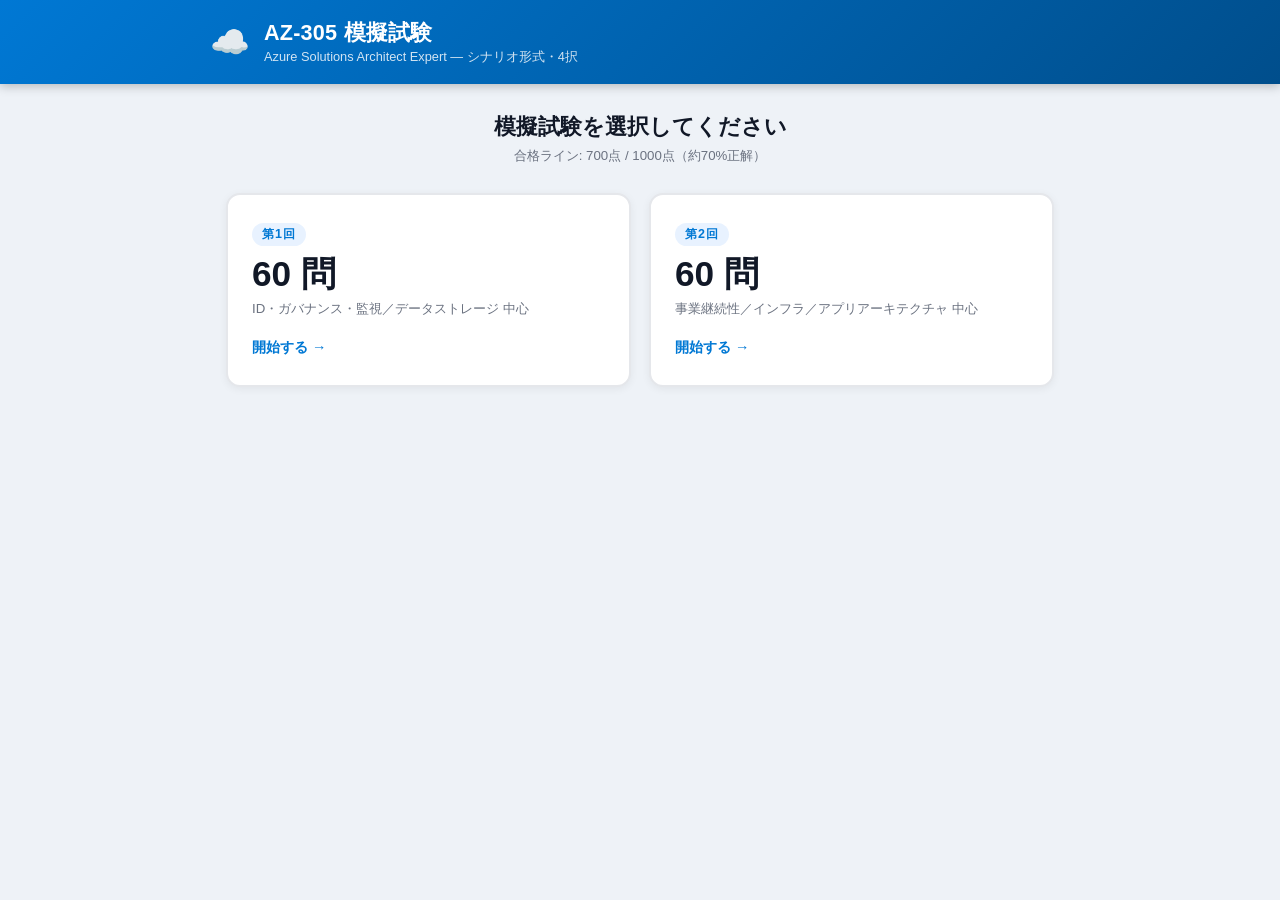
==== quiz/index.html @ 274dcc11 "Add AZ-305 practice quiz (120 original questions, 5 domains)" ====
<!DOCTYPE html>
<html lang="ja">
<head>
  <meta charset="UTF-8">
  <meta name="viewport" content="width=device-width, initial-scale=1.0">
  <meta name="description" content="AZ-305向けのAzure Solutions Architect Expert模擬試験サイトです。シナリオ形式の4択問題で学習できます。">
  <title>AZ-305 模擬試験 | Azure Solutions Architect Expert</title>
  <link rel="stylesheet" href="css/style.css">
</head>
<body>

<header>
  <div class="header-inner">
    <span class="header-logo">&#9729;&#65039;</span>
    <div>
      <h1>AZ-305 模擬試験</h1>
      <p>Azure Solutions Architect Expert &mdash; シナリオ形式・4択</p>
    </div>
  </div>
</header>

<main class="container">
  <div class="progress-wrap" id="progressWrap" style="display:none">
    <div class="progress-bar-bg">
      <div class="progress-bar-fill" id="progressBar"></div>
    </div>
    <div class="progress-label" id="progressLabel"></div>
  </div>
  <div id="quizArea"></div>
</main>

<script src="data/questions.js"></script>
<script src="data/questions2.js"></script>
<script src="js/app.js"></script>
</body>
</html>
---- quiz/css/style.css ----
/* ===== Reset & Base ===== */
*, *::before, *::after { box-sizing: border-box; margin: 0; padding: 0; }

body {
  font-family: 'Segoe UI', 'Hiragino Sans', 'Yu Gothic UI', sans-serif;
  background: #eef2f7;
  color: #111827;
  min-height: 100vh;
  font-size: 15px;
}

/* ===== Header ===== */
header {
  background: linear-gradient(135deg, #0078d4 0%, #004e8c 100%);
  color: #fff;
  padding: 18px 24px;
  box-shadow: 0 2px 10px rgba(0,0,0,.25);
}
.header-inner {
  max-width: 860px;
  margin: 0 auto;
  display: flex;
  align-items: center;
  gap: 14px;
}
.header-logo { font-size: 2rem; line-height: 1; }
header h1 { font-size: 1.35rem; font-weight: 700; letter-spacing: .01em; }
header p  { font-size: 0.8rem; opacity: .82; margin-top: 2px; }

/* ===== Layout ===== */
.container {
  max-width: 860px;
  margin: 0 auto;
  padding: 28px 16px 48px;
}

/* ===== Progress ===== */
.progress-wrap { margin-bottom: 20px; }
.progress-bar-bg {
  background: #d1dbe8;
  border-radius: 99px;
  height: 7px;
  overflow: hidden;
  margin-bottom: 6px;
}
.progress-bar-fill {
  height: 100%;
  background: linear-gradient(90deg, #0078d4, #00b0f0);
  border-radius: 99px;
  width: 0%;
  transition: width .4s ease;
}
.progress-label { font-size: .78rem; color: #6b7280; text-align: right; }

/* ===== Card ===== */
.card {
  background: #fff;
  border-radius: 14px;
  padding: 32px;
  box-shadow: 0 2px 16px rgba(0,0,0,.08);
  animation: slideUp .28s ease;
}
@keyframes slideUp {
  from { opacity: 0; transform: translateY(10px); }
  to   { opacity: 1; transform: translateY(0); }
}

/* ===== Question ===== */
.q-meta {
  display: flex;
  align-items: center;
  gap: 10px;
  margin-bottom: 12px;
}
.q-number {
  font-size: .72rem;
  font-weight: 700;
  letter-spacing: .08em;
  text-transform: uppercase;
  color: #0078d4;
  background: #e8f2ff;
  padding: 3px 10px;
  border-radius: 99px;
}
.q-domain {
  font-size: .72rem;
  color: #6b7280;
  background: #f3f4f6;
  padding: 3px 10px;
  border-radius: 99px;
}

.q-scenario {
  background: #f8faff;
  border-left: 3px solid #0078d4;
  border-radius: 0 6px 6px 0;
  padding: 12px 16px;
  margin-bottom: 18px;
  font-size: .88rem;
  line-height: 1.65;
  color: #374151;
}
.q-scenario strong { color: #0052a3; }

.q-text {
  font-size: 1.05rem;
  font-weight: 600;
  line-height: 1.65;
  margin-bottom: 20px;
  color: #111827;
}

/* ===== Choices ===== */
.choices { display: flex; flex-direction: column; gap: 10px; }

.choice {
  display: flex;
  align-items: flex-start;
  gap: 12px;
  padding: 13px 16px;
  border: 2px solid #e5e7eb;
  border-radius: 10px;
  cursor: pointer;
  transition: border-color .15s, background .15s;
  user-select: none;
}
.choice:hover:not(.locked) {
  border-color: #0078d4;
  background: #f0f7ff;
}
.choice.selected:not(.correct):not(.wrong) {
  border-color: #0078d4;
  background: #e8f2ff;
}
.choice.correct {
  border-color: #107c10;
  background: #f0faf0;
}
.choice.wrong {
  border-color: #c50f1f;
  background: #fff0f0;
}
.choice.highlight-correct {
  border-color: #107c10;
  background: #f0faf0;
}
.choice.locked { cursor: default; }

.choice-badge {
  width: 28px; height: 28px; min-width: 28px;
  border-radius: 50%;
  background: #f3f4f6;
  display: flex; align-items: center; justify-content: center;
  font-size: .8rem; font-weight: 700;
  flex-shrink: 0;
  transition: background .15s, color .15s;
}
.choice.selected:not(.correct):not(.wrong) .choice-badge { background: #0078d4; color: #fff; }
.choice.correct .choice-badge,
.choice.highlight-correct .choice-badge { background: #107c10; color: #fff; }
.choice.wrong .choice-badge { background: #c50f1f; color: #fff; }

.choice-text { font-size: .93rem; line-height: 1.55; padding-top: 3px; flex: 1; }

.choice-icon { font-size: 1.1rem; padding-top: 3px; flex-shrink: 0; min-width: 20px; text-align: center; }

/* ===== Answer Banner ===== */
.answer-banner {
  display: none;
  align-items: flex-start;
  gap: 12px;
  padding: 14px 18px;
  border-radius: 10px;
  margin-top: 18px;
  font-size: .92rem;
  line-height: 1.55;
  animation: slideUp .22s ease;
}
.answer-banner.show { display: flex; }
.answer-banner.correct-banner {
  background: #f0faf0;
  border: 2px solid #107c10;
  color: #0b5e0b;
}
.answer-banner.wrong-banner {
  background: #fff0f0;
  border: 2px solid #c50f1f;
  color: #8e0b0b;
}
.banner-icon { font-size: 1.5rem; line-height: 1; flex-shrink: 0; margin-top: 1px; }
.banner-title { font-weight: 700; font-size: 1rem; margin-bottom: 2px; }
.banner-correct-ans { font-size: .85rem; margin-top: 4px; }
.banner-correct-ans strong { color: #107c10; }

/* ===== Explanation ===== */
.explanation {
  display: none;
  margin-top: 14px;
  padding: 16px 20px;
  background: #f5f9ff;
  border-left: 4px solid #0078d4;
  border-radius: 0 8px 8px 0;
  font-size: .88rem;
  line-height: 1.7;
  color: #374151;
  animation: slideUp .25s ease;
}
.explanation.show { display: block; }
.explanation .exp-label {
  font-size: .7rem;
  font-weight: 700;
  letter-spacing: .08em;
  text-transform: uppercase;
  color: #0078d4;
  margin-bottom: 6px;
}
.explanation strong { color: #004e8c; font-weight: 600; }
.explanation code {
  background: #e8f0f8;
  padding: 1px 5px;
  border-radius: 4px;
  font-family: 'Cascadia Code', 'Consolas', monospace;
  font-size: .85em;
}

/* ===== Buttons ===== */
.btn-row {
  display: flex;
  gap: 10px;
  justify-content: flex-end;
  margin-top: 22px;
}
.btn {
  padding: 10px 26px;
  border: none;
  border-radius: 8px;
  font-size: .93rem;
  font-weight: 600;
  cursor: pointer;
  transition: background .16s, transform .1s;
}
.btn:active { transform: scale(.97); }
.btn-check { background: #0078d4; color: #fff; }
.btn-check:hover:not(:disabled) { background: #005fa3; }
.btn-check:disabled { background: #9fc4e8; cursor: default; }
.btn-next  { background: #107c10; color: #fff; display: none; }
.btn-next:hover { background: #0a5e0a; }

/* ===== Result Screen ===== */
.result-card {
  background: #fff;
  border-radius: 14px;
  padding: 52px 32px 44px;
  box-shadow: 0 2px 16px rgba(0,0,0,.08);
  text-align: center;
  animation: slideUp .35s ease;
}
.result-pct {
  font-size: 5.5rem;
  font-weight: 800;
  line-height: 1;
  background: linear-gradient(135deg, #0078d4, #00b0f0);
  -webkit-background-clip: text;
  -webkit-text-fill-color: transparent;
  background-clip: text;
  margin-bottom: 8px;
}
.result-title { font-size: 1.25rem; font-weight: 700; margin-bottom: 4px; }
.result-sub   { font-size: .85rem; color: #6b7280; margin-bottom: 24px; }

.result-badge {
  display: inline-flex;
  align-items: center;
  gap: 8px;
  padding: 10px 28px;
  border-radius: 99px;
  font-size: 1rem;
  font-weight: 700;
  margin-bottom: 30px;
}
.badge-pass { background: #f0faf0; border: 2px solid #107c10; color: #107c10; }
.badge-fail { background: #fff0f0; border: 2px solid #c50f1f; color: #c50f1f; }

.result-stats {
  display: flex;
  justify-content: center;
  gap: 40px;
  margin-bottom: 34px;
}
.stat-num  { font-size: 2.4rem; font-weight: 800; line-height: 1; }
.stat-num.green { color: #107c10; }
.stat-num.red   { color: #c50f1f; }
.stat-label { font-size: .78rem; color: #6b7280; margin-top: 4px; }

.btn-retry {
  background: #0078d4;
  color: #fff;
  padding: 12px 40px;
  font-size: .97rem;
  font-weight: 700;
  border: none;
  border-radius: 8px;
  cursor: pointer;
  transition: background .16s;
}
.btn-retry:hover { background: #005fa3; }

/* ===== Nav buttons (prev / back) ===== */
.btn-prev {
  background: #f3f4f6;
  color: #374151;
  border: 1px solid #d1d5db;
}
.btn-prev:hover:not(:disabled) { background: #e5e7eb; }
.btn-prev:disabled { opacity: .38; cursor: default; }

.btn-back {
  background: #f3f4f6;
  color: #374151;
  border: 1px solid #d1d5db;
}
.btn-back:hover { background: #e5e7eb; }

.btn-spacer { flex: 1; }

/* ===== Start screen ===== */
.start-screen { animation: slideUp .3s ease; }

.start-title {
  font-size: 1.35rem;
  font-weight: 700;
  text-align: center;
  margin-bottom: 6px;
  color: #111827;
}
.start-sub {
  text-align: center;
  font-size: .83rem;
  color: #6b7280;
  margin-bottom: 28px;
}

.set-grid {
  display: grid;
  grid-template-columns: repeat(auto-fit, minmax(260px, 1fr));
  gap: 18px;
}

.set-card {
  background: #fff;
  border: 2px solid #e5e7eb;
  border-radius: 14px;
  padding: 28px 24px;
  cursor: pointer;
  transition: border-color .18s, box-shadow .18s, transform .15s;
  box-shadow: 0 2px 8px rgba(0,0,0,.06);
}
.set-card:hover {
  border-color: #0078d4;
  box-shadow: 0 4px 18px rgba(0,120,212,.15);
  transform: translateY(-2px);
}

.set-label {
  font-size: .78rem;
  font-weight: 700;
  letter-spacing: .08em;
  text-transform: uppercase;
  color: #0078d4;
  background: #e8f2ff;
  display: inline-block;
  padding: 3px 10px;
  border-radius: 99px;
  margin-bottom: 10px;
}
.set-count {
  font-size: 2.2rem;
  font-weight: 800;
  color: #111827;
  line-height: 1;
  margin-bottom: 8px;
}
.set-desc {
  font-size: .83rem;
  color: #6b7280;
  line-height: 1.55;
  margin-bottom: 18px;
}
.set-btn {
  font-size: .9rem;
  font-weight: 700;
  color: #0078d4;
}

/* ===== Result extras ===== */
.result-set-label {
  font-size: .78rem;
  font-weight: 700;
  letter-spacing: .08em;
  text-transform: uppercase;
  color: #0078d4;
  background: #e8f2ff;
  display: inline-block;
  padding: 3px 12px;
  border-radius: 99px;
  margin-bottom: 16px;
}

.result-actions {
  display: flex;
  gap: 12px;
  justify-content: center;
  flex-wrap: wrap;
}
.btn-action {
  padding: 12px 32px;
  border: none;
  border-radius: 8px;
  font-size: .95rem;
  font-weight: 700;
  cursor: pointer;
  transition: background .16s, transform .1s;
}
.btn-action:active { transform: scale(.97); }
.btn-review { background: #6264a7; color: #fff; }
.btn-review:hover { background: #4f5196; }
.btn-retry { background: #0078d4; color: #fff; }
.btn-retry:hover { background: #005fa3; }
.btn-home  { background: #f3f4f6; color: #374151; border: 1px solid #d1d5db; }
.btn-home:hover { background: #e5e7eb; }

/* ===== Responsive ===== */
@media (max-width: 580px) {
  .card { padding: 20px 14px; }
  .result-pct { font-size: 4rem; }
  .result-stats { gap: 24px; }
  .set-grid { grid-template-columns: 1fr; }
}
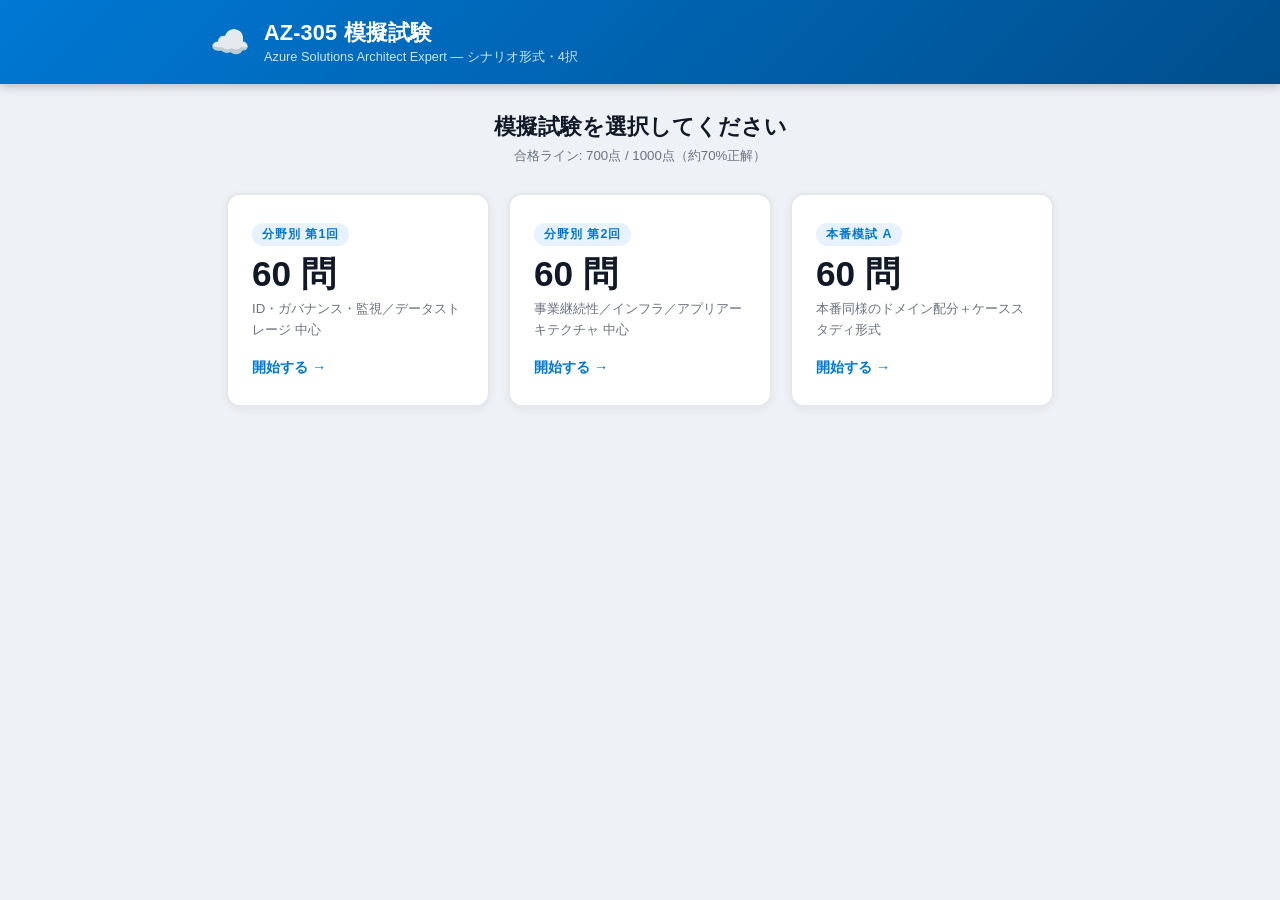
==== commit d774d258: "Add exam-simulation mock test A (60 questions): official domain weighting, case study format, yes/no" ====
--- a/quiz/index.html
+++ b/quiz/index.html
@@ -31,6 +31,8 @@
 
 <script src="data/questions.js"></script>
 <script src="data/questions2.js"></script>
+<script src="data/questions3.js"></script>
+<script src="data/questions4.js"></script>
 <script src="js/app.js"></script>
 </body>
 </html>
--- a/quiz/css/style.css
+++ b/quiz/css/style.css
@@ -101,6 +101,38 @@
   color: #374151;
 }
 .q-scenario strong { color: #0052a3; }
+
+/* ===== Case study block (本番模試) ===== */
+.q-case {
+  background: #f3f0fa;
+  border: 1px solid #d6cdf0;
+  border-left: 4px solid #6264a7;
+  border-radius: 0 8px 8px 0;
+  margin-bottom: 16px;
+  overflow: hidden;
+}
+.q-case-summary {
+  cursor: pointer;
+  padding: 11px 16px;
+  font-size: .84rem;
+  font-weight: 700;
+  color: #4b3f8f;
+  user-select: none;
+  list-style: none;
+}
+.q-case-summary::-webkit-details-marker { display: none; }
+.q-case-summary:hover { background: #ebe6f7; }
+.q-case-body {
+  padding: 4px 16px 14px;
+  font-size: .84rem;
+  line-height: 1.7;
+  color: #3f3a52;
+  border-top: 1px solid #ded6f2;
+  padding-top: 12px;
+}
+.q-case-body strong { color: #4b3f8f; }
+.q-case-body ul { padding-left: 18px; margin: 4px 0; }
+.q-case-body li { margin-bottom: 3px; }
 
 .q-text {
   font-size: 1.05rem;
@@ -223,6 +255,151 @@
   font-size: .85em;
 }
 
+/* ===== Explanation diagrams ===== */
+.exp-diagram {
+  margin: 14px 0;
+  padding: 16px;
+  background: #fff;
+  border: 1px solid #dbe4ee;
+  border-radius: 10px;
+}
+.exp-diagram-title {
+  font-size: .74rem;
+  font-weight: 700;
+  letter-spacing: .05em;
+  color: #6264a7;
+  margin-bottom: 10px;
+}
+
+/* --- flow: box → arrow → box (architecture / request flow) --- */
+.exp-flow {
+  display: flex;
+  align-items: center;
+  flex-wrap: wrap;
+  gap: 6px;
+  justify-content: center;
+}
+.exp-flow .flow-box {
+  padding: 10px 14px;
+  border-radius: 8px;
+  font-size: .82rem;
+  font-weight: 600;
+  text-align: center;
+  line-height: 1.35;
+  min-width: 84px;
+  border: 2px solid #cbd5e1;
+  background: #f8fafc;
+  color: #334155;
+}
+.exp-flow .flow-box.hl        { border-color: #0078d4; background: #e8f2ff; color: #004e8c; }
+.exp-flow .flow-box.hl-green  { border-color: #107c10; background: #f0faf0; color: #0b5e0b; }
+.exp-flow .flow-box.hl-red    { border-color: #c50f1f; background: #fff0f0; color: #8e0b0b; }
+.exp-flow .flow-arrow { font-size: 1.1rem; color: #9aa5b1; padding: 0 2px; flex-shrink: 0; }
+.exp-flow .flow-label {
+  font-size: .68rem;
+  color: #6b7280;
+  width: 100%;
+  text-align: center;
+  margin-top: -2px;
+}
+
+/* --- compare table (service / tier comparisons) --- */
+.exp-compare {
+  width: 100%;
+  border-collapse: collapse;
+  font-size: .82rem;
+}
+.exp-compare th {
+  background: #eef2f7;
+  color: #0052a3;
+  font-weight: 700;
+  text-align: left;
+  padding: 7px 10px;
+  border-bottom: 2px solid #dbe4ee;
+}
+.exp-compare td {
+  padding: 7px 10px;
+  border-bottom: 1px solid #e5e9ef;
+  color: #374151;
+}
+.exp-compare tr:last-child td { border-bottom: none; }
+.exp-compare td.ok  { color: #107c10; font-weight: 700; }
+.exp-compare td.ng  { color: #c50f1f; }
+.exp-compare tr.hl td { background: #f5f9ff; }
+
+/* --- timeline (RPO/RTO, sequence of events) --- */
+.exp-timeline {
+  display: flex;
+  align-items: center;
+  gap: 0;
+  position: relative;
+  padding: 6px 0 22px;
+}
+.exp-timeline .tl-point {
+  flex: 1;
+  position: relative;
+  text-align: center;
+}
+.exp-timeline .tl-point::before {
+  content: '';
+  display: block;
+  width: 12px;
+  height: 12px;
+  border-radius: 50%;
+  background: #0078d4;
+  margin: 0 auto 6px;
+  border: 2px solid #fff;
+  box-shadow: 0 0 0 2px #0078d4;
+}
+.exp-timeline .tl-point.tl-danger::before { box-shadow: 0 0 0 2px #c50f1f; background: #c50f1f; }
+.exp-timeline .tl-point::after {
+  content: '';
+  position: absolute;
+  top: 5px;
+  left: 50%;
+  width: 100%;
+  height: 2px;
+  background: #cbd5e1;
+  z-index: -1;
+}
+.exp-timeline .tl-point:last-child::after { display: none; }
+.exp-timeline .tl-time  { font-size: .72rem; font-weight: 700; color: #0052a3; }
+.exp-timeline .tl-label {
+  font-size: .68rem;
+  color: #6b7280;
+  position: absolute;
+  top: 20px;
+  left: 50%;
+  transform: translateX(-50%);
+  width: 110px;
+}
+
+/* --- decision box (simple if/then branching) --- */
+.exp-decision {
+  display: flex;
+  flex-direction: column;
+  gap: 8px;
+}
+.exp-decision .dec-row {
+  display: flex;
+  align-items: center;
+  gap: 10px;
+  font-size: .82rem;
+  padding: 8px 12px;
+  border-radius: 8px;
+  background: #f8fafc;
+  border: 1px solid #e5e9ef;
+}
+.exp-decision .dec-row.dec-yes { border-color: #107c10; background: #f0faf0; }
+.exp-decision .dec-cond { font-weight: 600; color: #374151; flex: 1; }
+.exp-decision .dec-arrow { color: #9aa5b1; }
+.exp-decision .dec-result { font-weight: 700; color: #0052a3; }
+
+@media (max-width: 580px) {
+  .exp-flow .flow-box { min-width: 70px; font-size: .76rem; padding: 8px 10px; }
+  .exp-timeline .tl-label { width: 80px; font-size: .62rem; }
+}
+
 /* ===== Buttons ===== */
 .btn-row {
   display: flex;
@@ -392,6 +569,31 @@
   color: #0078d4;
 }
 
+.set-resume {
+  font-size: .78rem;
+  font-weight: 600;
+  color: #b45309;
+  background: #fef9ee;
+  border: 1px solid #f0d9a8;
+  display: inline-block;
+  padding: 4px 10px;
+  border-radius: 8px;
+  margin-bottom: 14px;
+}
+
+.set-btn-row {
+  display: flex;
+  align-items: center;
+  gap: 16px;
+  flex-wrap: wrap;
+}
+.set-btn-secondary {
+  font-size: .82rem;
+  font-weight: 600;
+  color: #6b7280;
+}
+.set-btn-secondary:hover { color: #374151; text-decoration: underline; }
+
 /* ===== Result extras ===== */
 .result-set-label {
   font-size: .78rem;
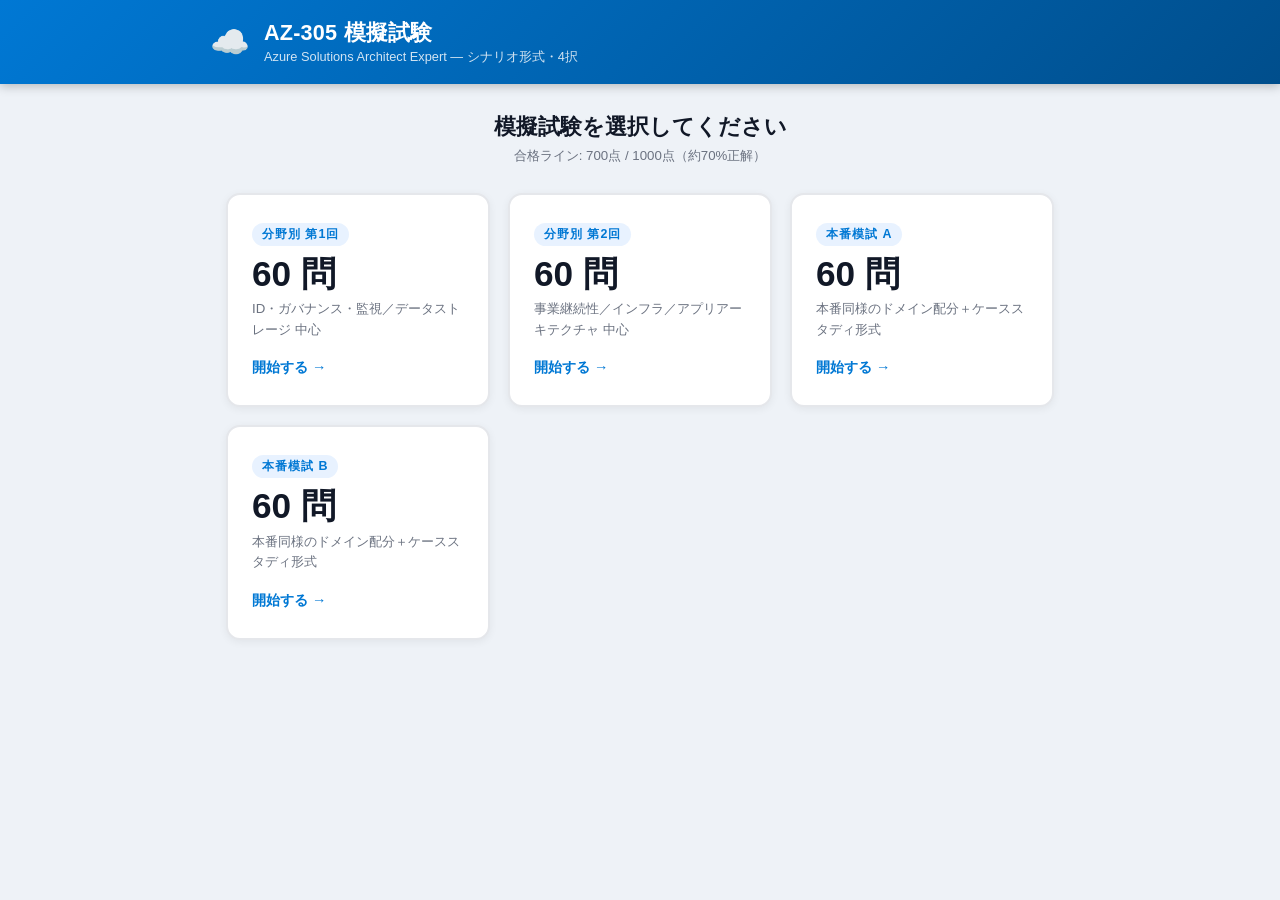
==== commit 2dc5d42b: "Add multi-select and ordering question formats to quiz engine (matches real AZ-305 exam formats)" ====
--- a/quiz/index.html
+++ b/quiz/index.html
@@ -33,6 +33,8 @@
 <script src="data/questions2.js"></script>
 <script src="data/questions3.js"></script>
 <script src="data/questions4.js"></script>
+<script src="data/questions5.js"></script>
+<script src="data/questions6.js"></script>
 <script src="js/app.js"></script>
 </body>
 </html>
--- a/quiz/css/style.css
+++ b/quiz/css/style.css
@@ -195,6 +195,37 @@
 .choice-text { font-size: .93rem; line-height: 1.55; padding-top: 3px; flex: 1; }
 
 .choice-icon { font-size: 1.1rem; padding-top: 3px; flex-shrink: 0; min-width: 20px; text-align: center; }
+
+/* ===== 複数選択問題（チェックボックス風） ===== */
+.q-format-hint {
+  font-size: .8rem;
+  color: #6264a7;
+  background: #f3f0fa;
+  border: 1px solid #d6cdf0;
+  border-radius: 8px;
+  padding: 8px 12px;
+  margin-bottom: 14px;
+}
+.choice-multi .choice-badge { border-radius: 6px; }
+.choice-multi.selected:not(.correct):not(.wrong) .choice-badge::after { content: '✓'; }
+.choice-multi .choice-badge::after { content: ''; font-size: 1rem; }
+.choice-multi.selected .choice-badge::after { content: '✓'; }
+
+/* ===== 並び替え問題（番号バッジ） ===== */
+.choice-order .choice-badge {
+  border-radius: 6px;
+  border: 2px solid #d1d5db;
+  background: #fff;
+  color: #374151;
+  font-size: .95rem;
+}
+.choice-order.selected .choice-badge {
+  background: #6264a7;
+  color: #fff;
+  border-color: #6264a7;
+}
+.choice-order.correct .choice-badge { background: #107c10; border-color: #107c10; color: #fff; }
+.choice-order.wrong .choice-badge { background: #c50f1f; border-color: #c50f1f; color: #fff; }
 
 /* ===== Answer Banner ===== */
 .answer-banner {
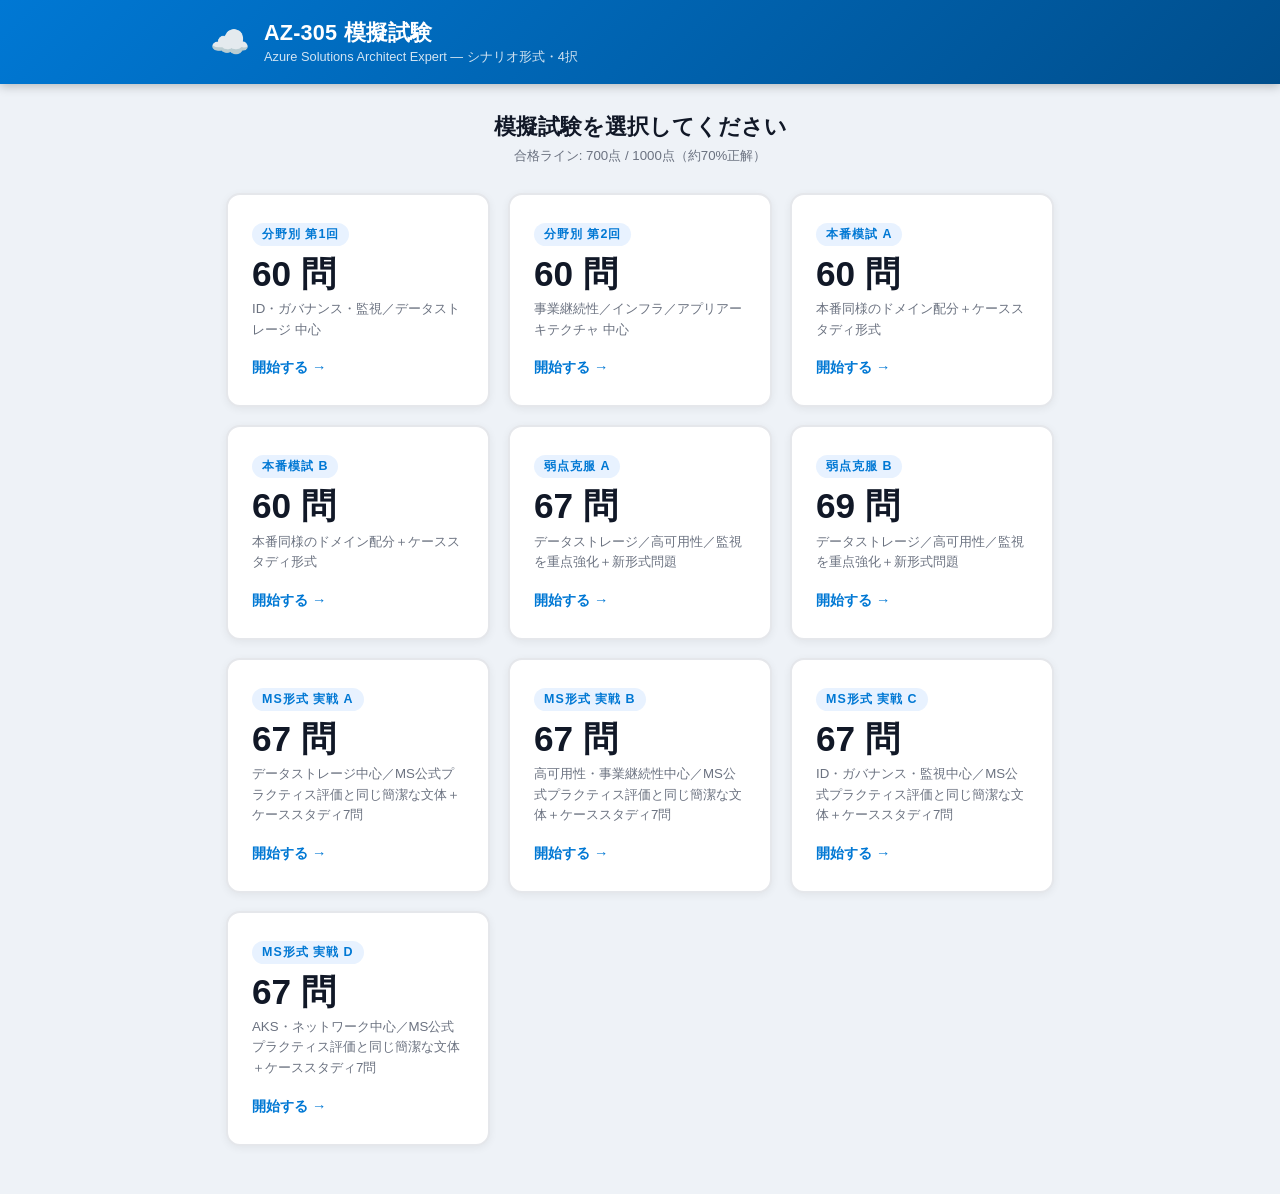
==== commit 87cef838: "Add 4 new practice sets (268 questions) in MS official practice-assessment style Matches the terse q" ====
--- a/quiz/index.html
+++ b/quiz/index.html
@@ -35,6 +35,10 @@
 <script src="data/questions4.js"></script>
 <script src="data/questions5.js"></script>
 <script src="data/questions6.js"></script>
+<script src="data/questions7.js"></script>
+<script src="data/questions8.js"></script>
+<script src="data/questions9.js"></script>
+<script src="data/questions10.js"></script>
 <script src="js/app.js"></script>
 </body>
 </html>
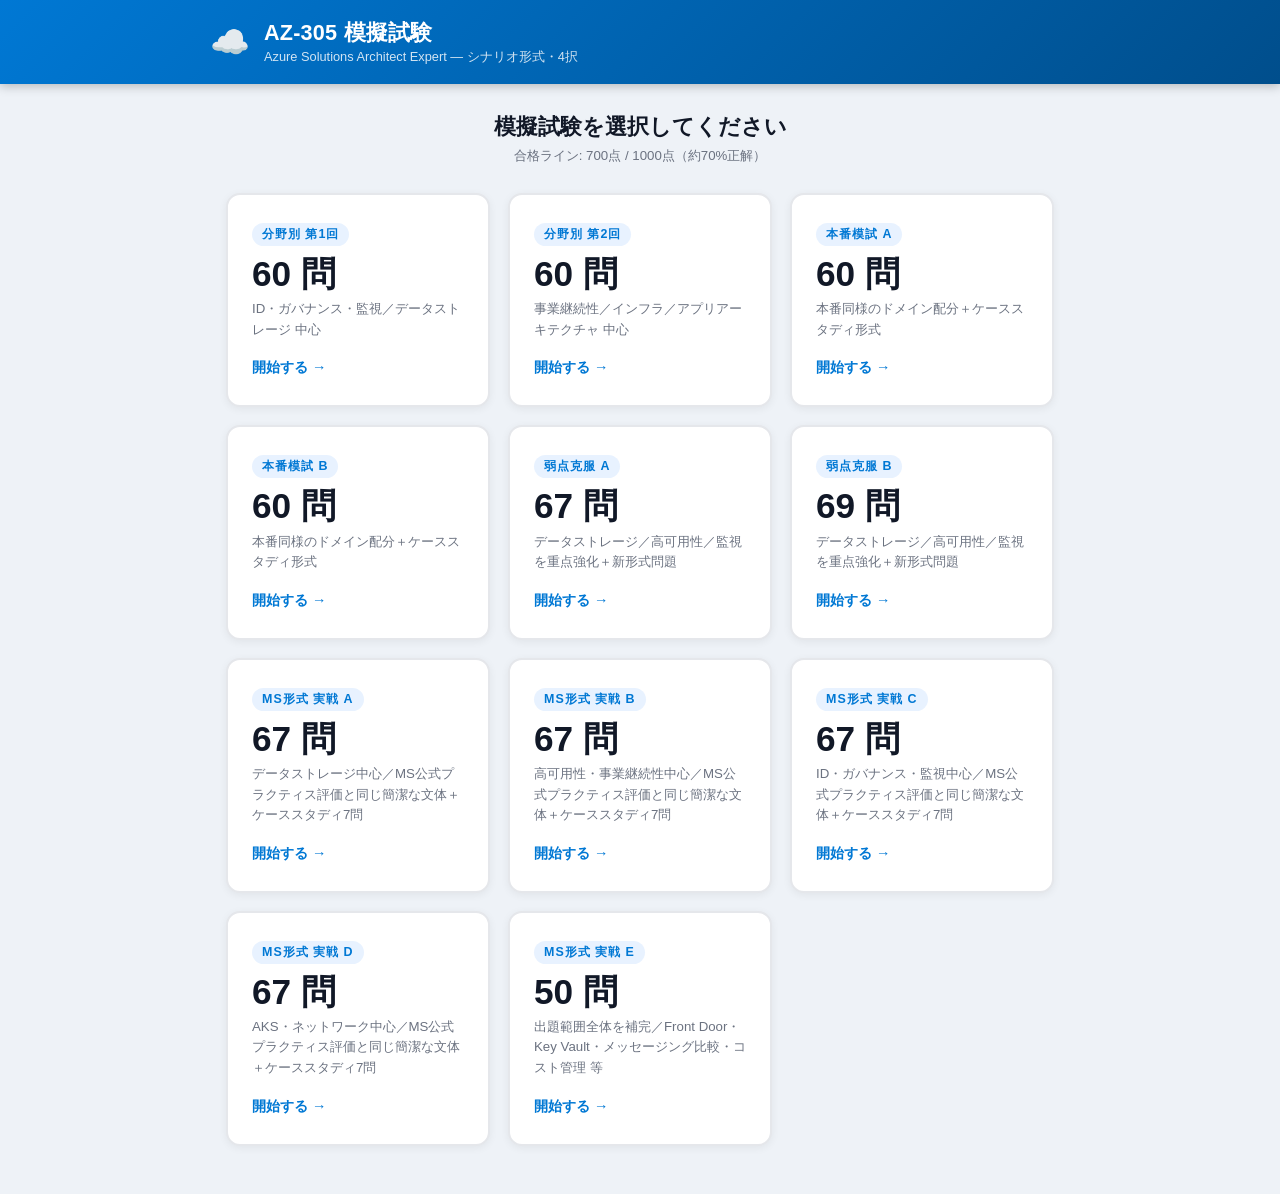
==== commit ae987498: "Add supplemental set11 (50 questions) covering remaining AZ-305 syllabus gaps Rounds out the MS-styl" ====
--- a/quiz/index.html
+++ b/quiz/index.html
@@ -39,6 +39,7 @@
 <script src="data/questions8.js"></script>
 <script src="data/questions9.js"></script>
 <script src="data/questions10.js"></script>
+<script src="data/questions11.js"></script>
 <script src="js/app.js"></script>
 </body>
 </html>
